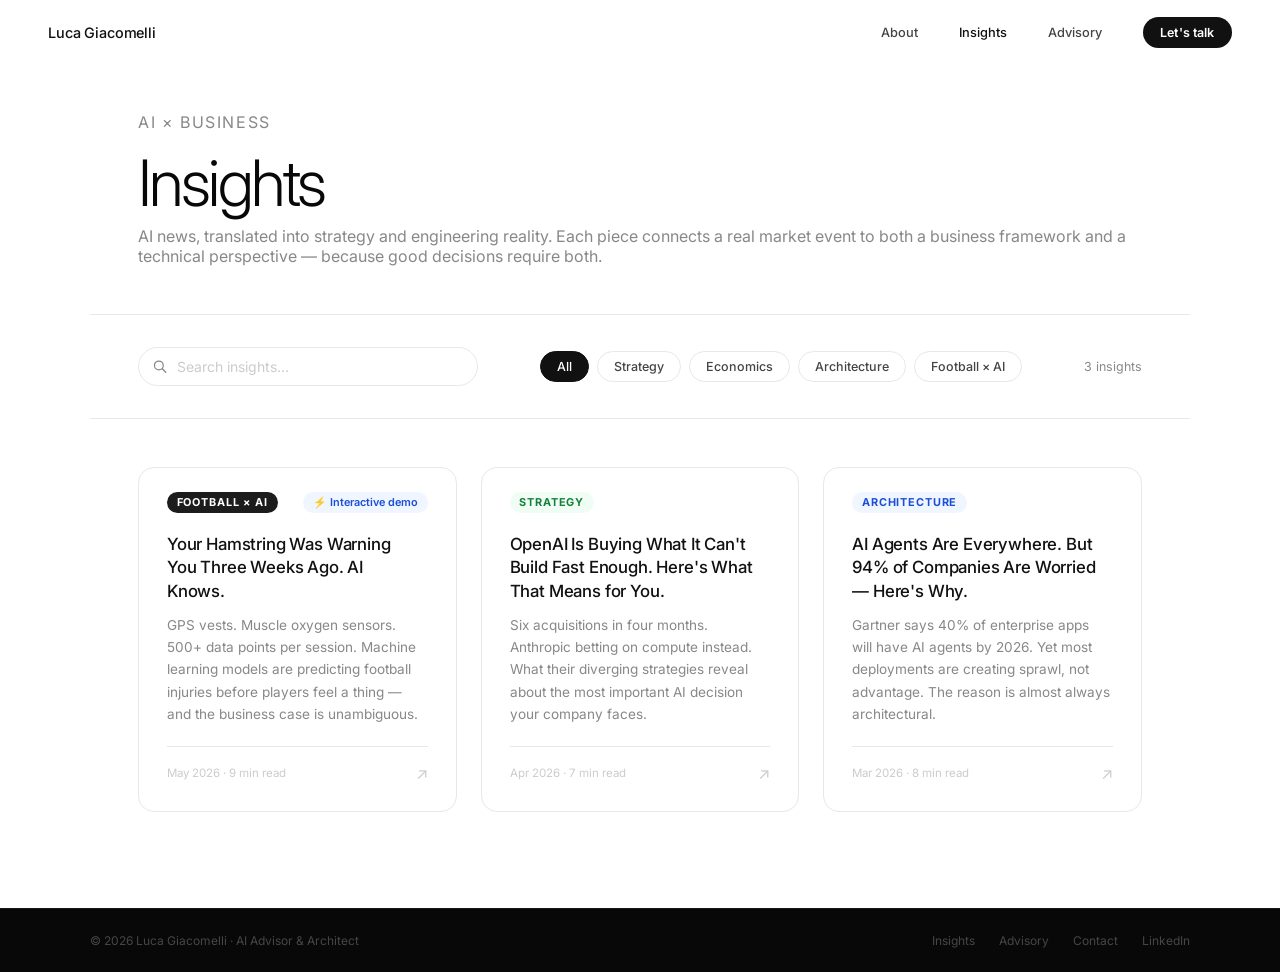
==== insights.html @ 12583cf4 "Initial commit — AI × Business consulting website" ====
<!DOCTYPE html>
<html lang="en">
<head>
  <meta charset="UTF-8" />
  <meta name="viewport" content="width=device-width, initial-scale=1.0" />
  <title>Insights — AI × Business | Luca Giacomelli</title>
  <meta name="description" content="AI and business strategy insights from Luca Giacomelli — AI Advisor & Architect. Connecting AI news to MBA frameworks." />
  <link rel="preconnect" href="https://fonts.googleapis.com" />
  <link rel="preconnect" href="https://fonts.gstatic.com" crossorigin />
  <link href="https://fonts.googleapis.com/css2?family=Inter:ital,wght@0,300;0,400;0,500;0,600;1,300&display=swap" rel="stylesheet" />
  <link rel="stylesheet" href="css/base.css" />
  <link rel="stylesheet" href="css/nav.css" />
  <link rel="stylesheet" href="css/insights-page.css" />
</head>
<body>

  <!-- NAV -->
  <nav id="main-nav" class="scrolled">
    <a href="index.html" class="nav-logo">Luca Giacomelli</a>
    <div class="nav-right" style="opacity:1;">
      <a href="index.html#about">About</a>
      <a href="insights.html" style="color:var(--ink);">Insights</a>
      <a href="index.html#advisory">Advisory</a>
      <a href="index.html#contact" class="nav-cta">Let's talk</a>
    </div>
  </nav>

  <!-- PAGE HEADER -->
  <div class="insights-page-header">
    <p class="section-num">AI × Business</p>
    <h1>Insights</h1>
    <p>AI news, translated into strategy and engineering reality. Each piece connects a real market event to both a business framework and a technical perspective — because good decisions require both.</p>
  </div>

  <!-- CONTROLS -->
  <div class="insights-controls">
    <div class="search-wrap">
      <svg viewBox="0 0 24 24"><circle cx="11" cy="11" r="7"/><line x1="16.5" y1="16.5" x2="22" y2="22"/></svg>
      <input
        type="text"
        class="search-input"
        id="search-input"
        placeholder="Search insights…"
        autocomplete="off"
      />
    </div>
    <div class="filter-pills" id="filter-pills">
      <button class="filter-pill active" data-tag="all">All</button>
      <button class="filter-pill" data-tag="strategy">Strategy</button>
      <button class="filter-pill" data-tag="economics">Economics</button>
      <button class="filter-pill" data-tag="architecture">Architecture</button>
      <button class="filter-pill" data-tag="football">Football × AI</button>
    </div>
    <span class="results-count" id="results-count">3 insights</span>
  </div>

  <!-- GRID -->
  <div class="insights-list">
    <div class="insights-list-grid" id="insights-grid"></div>
  </div>

  <!-- FOOTER -->
  <footer style="background:var(--black);border-top:1px solid rgba(255,255,255,0.06);padding:1.5rem 3rem;">
    <div style="max-width:1100px;margin:0 auto;display:flex;justify-content:space-between;align-items:center;flex-wrap:wrap;gap:1rem;">
      <p style="font-size:0.75rem;color:rgba(255,255,255,0.25);">© 2026 Luca Giacomelli · AI Advisor &amp; Architect</p>
      <div style="display:flex;gap:1.5rem;">
        <a href="insights.html" style="font-size:0.75rem;color:rgba(255,255,255,0.25);text-decoration:none;">Insights</a>
        <a href="index.html#advisory" style="font-size:0.75rem;color:rgba(255,255,255,0.25);text-decoration:none;">Advisory</a>
        <a href="index.html#contact" style="font-size:0.75rem;color:rgba(255,255,255,0.25);text-decoration:none;">Contact</a>
        <a href="https://www.linkedin.com/in/luca-giacomelli-20052a136/" target="_blank" style="font-size:0.75rem;color:rgba(255,255,255,0.25);text-decoration:none;">LinkedIn</a>
      </div>
    </div>
  </footer>

  <script src="data/insights.js"></script>
  <script src="js/subscription.js"></script>
  <script src="js/render-insights.js"></script>
  <script>
    renderInsightsPage('#insights-grid', '#results-count');
    initMiniDemos();

    /* ── NAV SCROLL ── */
    const nav = document.getElementById('main-nav');
    window.addEventListener('scroll', () => {
      nav.classList.toggle('scrolled', window.scrollY > 10);
    }, { passive: true });
  </script>

</body>
</html>
---- css/base.css ----
/* ─────────────────────────────────────────
   BASE — variables, reset, typography,
           keyframes, scroll reveal, buttons
   ───────────────────────────────────────── */

*, *::before, *::after {
  box-sizing: border-box;
  margin: 0;
  padding: 0;
}

:root {
  --black:   #080808;
  --ink:     #111111;
  --mid:     #444444;
  --muted:   #888888;
  --faint:   #CCCCCC;
  --border:  #E8E8E8;
  --bg:      #FFFFFF;
  --bg-soft: #FAFAFA;
  --blue:    #1D4ED8;
}

html {
  scroll-behavior: smooth;
}

body {
  font-family: 'Inter', sans-serif;
  background: var(--bg);
  color: var(--ink);
  -webkit-font-smoothing: antialiased;
  overflow-x: hidden;
}

/* ─── SECTION UTILITY ─────────────────── */

.section-num {
  font-size: 0.7rem;
  font-weight: 600;
  letter-spacing: 0.1em;
  text-transform: uppercase;
  color: var(--faint);
  margin-bottom: 1rem;
}

/* ─── BUTTONS ─────────────────────────── */

.btn-primary {
  background: var(--ink);
  color: #fff;
  padding: 0.85rem 2rem;
  border-radius: 100px;
  font-weight: 500;
  font-size: 0.875rem;
  text-decoration: none;
  letter-spacing: -0.01em;
  transition: opacity 0.2s, transform 0.2s;
  white-space: nowrap;
  display: inline-block;
}
.btn-primary:hover {
  opacity: 0.8;
  transform: translateY(-1px);
}

.btn-ghost {
  font-size: 0.8rem;
  color: var(--muted);
  text-decoration: none;
  display: inline-flex;
  align-items: center;
  gap: 0.35rem;
  transition: color 0.2s;
}
.btn-ghost:hover { color: var(--ink); }
.btn-ghost::after { content: '↓'; font-size: 0.9rem; }

.btn-white {
  background: #fff;
  color: var(--black);
  padding: 0.9rem 2rem;
  border-radius: 100px;
  font-weight: 500;
  font-size: 0.875rem;
  text-decoration: none;
  transition: opacity 0.2s, transform 0.2s;
  display: inline-block;
}
.btn-white:hover {
  opacity: 0.88;
  transform: translateY(-1px);
}

.btn-outline-white {
  border: 1px solid rgba(255,255,255,0.2);
  color: rgba(255,255,255,0.7);
  padding: 0.9rem 2rem;
  border-radius: 100px;
  font-weight: 500;
  font-size: 0.875rem;
  text-decoration: none;
  transition: border-color 0.2s, color 0.2s;
  display: inline-block;
}
.btn-outline-white:hover {
  border-color: rgba(255,255,255,0.5);
  color: #fff;
}

/* ─── SCROLL REVEAL ───────────────────── */

.reveal {
  opacity: 0;
  transform: translateY(28px);
  transition:
    opacity  0.8s cubic-bezier(0.16, 1, 0.3, 1),
    transform 0.8s cubic-bezier(0.16, 1, 0.3, 1);
}
.reveal.visible {
  opacity: 1;
  transform: translateY(0);
}
.reveal-delay-1 { transition-delay: 0.1s; }
.reveal-delay-2 { transition-delay: 0.2s; }
.reveal-delay-3 { transition-delay: 0.3s; }
.reveal-delay-4 { transition-delay: 0.4s; }

/* ─── KEYFRAMES ───────────────────────── */

@keyframes fadeIn {
  to { opacity: 1; }
}

@keyframes slideUp {
  from { opacity: 0; transform: translateY(20px); }
  to   { opacity: 1; transform: translateY(0); }
}

@keyframes lineReveal {
  to { opacity: 1; transform: translateY(0); }
}

@keyframes ticker {
  from { transform: translateX(0); }
  to   { transform: translateX(-50%); }
}

@keyframes scrollPulse {
  0%, 100% { opacity: 0.3; transform: scaleY(1); }
  50%       { opacity: 1;   transform: scaleY(0.6); }
}
---- css/nav.css ----
/* ─────────────────────────────────────────
   NAV — fixed top navigation bar
   ───────────────────────────────────────── */

nav {
  position: fixed;
  top: 0;
  left: 0;
  right: 0;
  z-index: 200;
  padding: 0 3rem;
  height: 64px;
  display: flex;
  align-items: center;
  justify-content: space-between;
  transition: background 0.4s, border-color 0.4s;
}

nav.scrolled {
  background: rgba(255, 255, 255, 0.94);
  backdrop-filter: blur(16px);
  border-bottom: 1px solid var(--border);
}

/* Logo */
.nav-logo {
  font-size: 0.9rem;
  font-weight: 500;
  letter-spacing: -0.01em;
  color: var(--ink);
  text-decoration: none;
  opacity: 0;
  animation: fadeIn 0.6s ease 0.2s forwards;
}

/* Right-side links */
.nav-right {
  display: flex;
  align-items: center;
  gap: 2.5rem;
  opacity: 0;
  animation: fadeIn 0.6s ease 0.3s forwards;
}

.nav-right a {
  font-size: 0.8rem;
  font-weight: 500;
  color: var(--mid);
  text-decoration: none;
  letter-spacing: 0.01em;
  transition: color 0.2s;
}
.nav-right a:hover { color: var(--ink); }

/* CTA pill */
.nav-cta {
  background: var(--ink) !important;
  color: #fff !important;
  padding: 0.5rem 1.1rem;
  border-radius: 100px;
  font-size: 0.78rem !important;
  font-weight: 600 !important;
  transition: opacity 0.2s !important;
}
.nav-cta:hover { opacity: 0.75 !important; }

/* ─── RESPONSIVE ──────────────────────── */

@media (max-width: 900px) {
  nav { padding: 0 1.5rem; }
}

@media (max-width: 600px) {
  .nav-right a:not(.nav-cta) { display: none; }
}
---- css/insights-page.css ----
/* ─────────────────────────────────────────
   INSIGHTS PAGE — listing, search, filters
   ───────────────────────────────────────── */

/* ─── PAGE HEADER ─────────────────────── */

.insights-page-header {
  padding: 7rem 3rem 3rem;
  border-bottom: 1px solid var(--border);
  max-width: 1100px;
  margin: 0 auto;
}

.insights-page-header h1 {
  font-size: clamp(2.5rem, 5vw, 4rem);
  font-weight: 300;
  letter-spacing: -0.04em;
  line-height: 1.1;
  color: var(--black);
  margin-bottom: 0.5rem;
}

.insights-page-header p {
  font-size: 1rem;
  color: var(--muted);
  font-weight: 400;
}

/* ─── CONTROLS BAR ────────────────────── */

.insights-controls {
  max-width: 1100px;
  margin: 0 auto;
  padding: 2rem 3rem;
  display: flex;
  align-items: center;
  justify-content: space-between;
  gap: 1.5rem;
  flex-wrap: wrap;
  border-bottom: 1px solid var(--border);
}

/* Search input */
.search-wrap {
  position: relative;
  flex: 1;
  max-width: 340px;
  min-width: 200px;
}

.search-wrap svg {
  position: absolute;
  left: 0.85rem;
  top: 50%;
  transform: translateY(-50%);
  width: 15px;
  height: 15px;
  stroke: var(--muted);
  fill: none;
  stroke-width: 2;
  stroke-linecap: round;
  pointer-events: none;
}

.search-input {
  width: 100%;
  padding: 0.6rem 0.85rem 0.6rem 2.35rem;
  font-size: 0.875rem;
  font-family: 'Inter', sans-serif;
  border: 1px solid var(--border);
  border-radius: 100px;
  background: var(--bg);
  color: var(--ink);
  outline: none;
  transition: border-color 0.2s, box-shadow 0.2s;
}
.search-input::placeholder { color: var(--faint); }
.search-input:focus {
  border-color: var(--ink);
  box-shadow: 0 0 0 3px rgba(17,17,17,0.06);
}

/* Filter pills */
.filter-pills {
  display: flex;
  gap: 0.5rem;
  flex-wrap: wrap;
}

.filter-pill {
  padding: 0.45rem 1rem;
  border-radius: 100px;
  border: 1px solid var(--border);
  background: var(--bg);
  font-size: 0.78rem;
  font-weight: 500;
  color: var(--mid);
  cursor: pointer;
  transition: background 0.15s, border-color 0.15s, color 0.15s;
  font-family: 'Inter', sans-serif;
}
.filter-pill:hover {
  border-color: var(--ink);
  color: var(--ink);
}
.filter-pill.active {
  background: var(--ink);
  border-color: var(--ink);
  color: #fff;
}

/* Results count */
.results-count {
  font-size: 0.78rem;
  color: var(--muted);
  white-space: nowrap;
}

/* ─── GRID ────────────────────────────── */

.insights-list {
  max-width: 1100px;
  margin: 0 auto;
  padding: 3rem 3rem 6rem;
}

.insights-list-grid {
  display: grid;
  grid-template-columns: repeat(3, 1fr);
  gap: 1.5rem;
}

/* Empty state */
.empty-state {
  grid-column: 1 / -1;
  text-align: center;
  padding: 5rem 0;
}
.empty-state p {
  font-size: 1rem;
  color: var(--muted);
}
.empty-state span {
  display: block;
  font-size: 2rem;
  margin-bottom: 1rem;
}

/* ─── CARD ────────────────────────────── */

.insight-list-card {
  border: 1px solid var(--border);
  border-radius: 16px;
  overflow: hidden;
  background: var(--bg);
  display: flex;
  flex-direction: column;
  text-decoration: none;
  transition: transform 0.3s cubic-bezier(0.16,1,0.3,1), box-shadow 0.3s;
  position: relative;
}
.insight-list-card:hover {
  transform: translateY(-4px);
  box-shadow: 0 20px 60px rgba(0,0,0,0.07);
}

.card-top-bar {
  padding: 1.5rem 1.75rem 0;
  display: flex;
  align-items: center;
  justify-content: space-between;
}

.card-content {
  padding: 1.25rem 1.75rem 1.75rem;
  flex: 1;
  display: flex;
  flex-direction: column;
}

.card-content h2 {
  font-size: 1.05rem;
  font-weight: 500;
  color: var(--ink);
  line-height: 1.4;
  letter-spacing: -0.01em;
  margin-bottom: 0.65rem;
  padding-right: 1rem;
}

.card-content p {
  font-size: 0.85rem;
  color: var(--muted);
  line-height: 1.65;
  flex: 1;
  margin-bottom: 1.25rem;
}

.card-footer {
  display: flex;
  align-items: center;
  justify-content: space-between;
  padding-top: 1rem;
  border-top: 1px solid var(--border);
  margin-top: auto;
}

.card-meta-text {
  font-size: 0.72rem;
  color: var(--faint);
}

.card-arrow {
  font-size: 1rem;
  color: var(--faint);
  transition: color 0.2s, transform 0.2s;
}
.insight-list-card:hover .card-arrow {
  color: var(--blue);
  transform: translate(3px, -3px);
}

/* Tag reuse */
.insight-tag {
  font-size: 0.68rem;
  font-weight: 700;
  letter-spacing: 0.08em;
  text-transform: uppercase;
  padding: 0.22rem 0.6rem;
  border-radius: 100px;
  display: inline-block;
}
.tag-strategy     { background: #F0FDF4; color: #15803D; }
.tag-economics    { background: #FFF7ED; color: #C2410C; }
.tag-architecture { background: #EFF6FF; color: #1D4ED8; }
.tag-football     { background: #1C1C1C; color: #FFFFFF; }

.demo-pill {
  display: inline-flex;
  align-items: center;
  gap: 0.3rem;
  background: #EFF6FF;
  color: #1D4ED8;
  font-size: 0.68rem;
  font-weight: 600;
  padding: 0.22rem 0.6rem;
  border-radius: 100px;
}

/* ─── MINI DEMO (economics card) ─────── */

.mini-demo {
  background: var(--bg-soft);
  border-top: 1px solid var(--border);
  padding: 1.25rem 1.75rem;
  /* Stop card link from capturing inner interactions */
}

.mini-demo-label {
  font-size: 0.65rem;
  font-weight: 700;
  letter-spacing: 0.1em;
  text-transform: uppercase;
  color: var(--muted);
  margin-bottom: 0.85rem;
}

.mini-demo-row {
  display: flex;
  align-items: center;
  gap: 0.6rem;
  margin-bottom: 0.65rem;
}

.mini-demo-row label {
  font-size: 0.72rem;
  color: var(--mid);
  min-width: 90px;
  font-weight: 500;
}

.mini-demo-row input[type="range"] {
  flex: 1;
  accent-color: var(--ink);
  height: 3px;
}

.mini-demo-row select {
  flex: 1;
  font-size: 0.72rem;
  font-family: 'Inter', sans-serif;
  border: 1px solid var(--border);
  border-radius: 6px;
  padding: 0.3rem 0.5rem;
  background: var(--bg);
  color: var(--ink);
  outline: none;
}

.mini-demo-row .mini-val {
  font-size: 0.72rem;
  font-weight: 600;
  color: var(--ink);
  min-width: 38px;
  text-align: right;
}

.mini-result {
  display: flex;
  align-items: baseline;
  gap: 0.5rem;
  margin-top: 0.5rem;
  padding-top: 0.75rem;
  border-top: 1px solid var(--border);
}

.mini-result-label {
  font-size: 0.72rem;
  color: var(--muted);
}

.mini-result-value {
  font-size: 1.5rem;
  font-weight: 300;
  letter-spacing: -0.03em;
  color: var(--ink);
  line-height: 1;
}

.mini-result-note {
  font-size: 0.68rem;
  color: var(--faint);
  margin-left: auto;
}

/* ─── RESPONSIVE ──────────────────────── */

@media (max-width: 900px) {
  .insights-page-header { padding: 7rem 1.5rem 2.5rem; }
  .insights-controls    { padding: 1.5rem; flex-direction: column; align-items: flex-start; }
  .search-wrap          { max-width: 100%; width: 100%; }
  .insights-list        { padding: 2rem 1.5rem 4rem; }
  .insights-list-grid   { grid-template-columns: 1fr 1fr; }
}

@media (max-width: 600px) {
  .insights-list-grid { grid-template-columns: 1fr; }
}
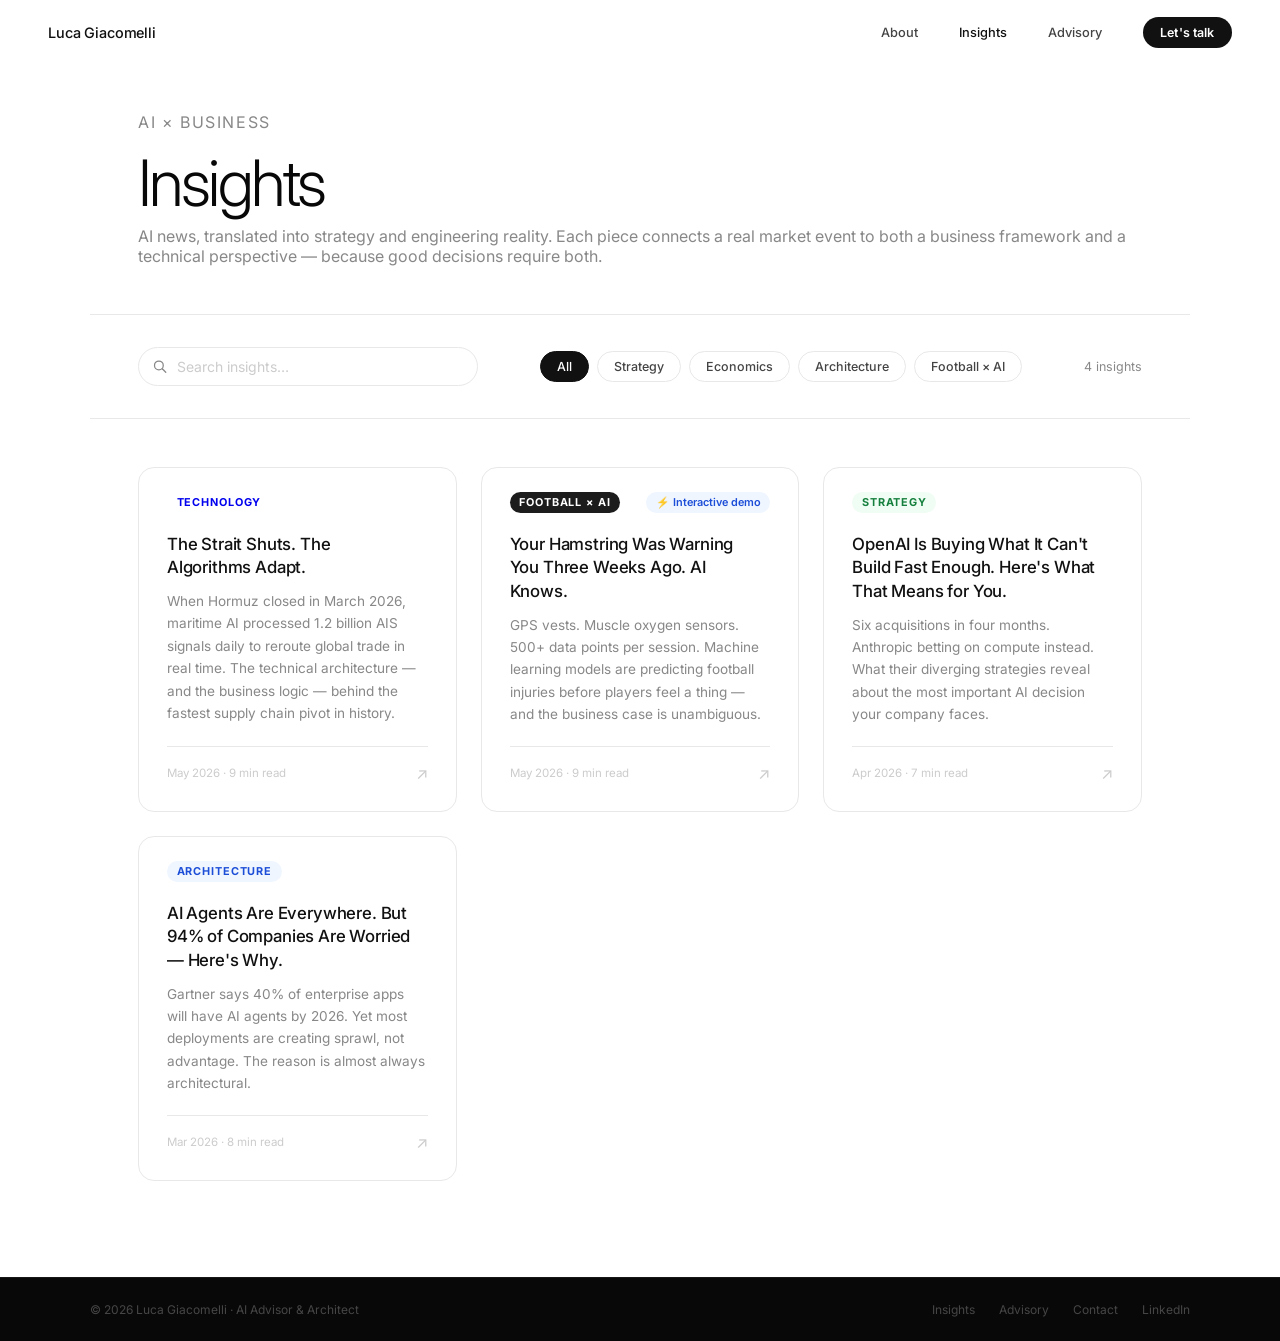
==== commit 098be4e1: "improve SEO" ====
--- a/insights.html
+++ b/insights.html
@@ -5,12 +5,38 @@
   <meta name="viewport" content="width=device-width, initial-scale=1.0" />
   <title>Insights — AI × Business | Luca Giacomelli</title>
   <meta name="description" content="AI and business strategy insights from Luca Giacomelli — AI Advisor & Architect. Connecting AI news to MBA frameworks." />
+  <meta name="author" content="Luca Giacomelli" />
+  <meta name="keywords" content="AI insights, AI strategy, AI business, LLM economics, AI architecture, enterprise AI, AI advisor, machine learning, Oxford AI" />
+  <meta name="robots" content="index, follow" />
+
+  <!-- Canonical -->
+  <link rel="canonical" href="https://lucagiacomelli.github.io/insights.html" />
+
+  <!-- Open Graph -->
+  <meta property="og:type" content="website" />
+  <meta property="og:url" content="https://lucagiacomelli.github.io/insights.html" />
+  <meta property="og:site_name" content="Luca Giacomelli" />
+  <meta property="og:title" content="Insights — AI × Business | Luca Giacomelli" />
+  <meta property="og:description" content="AI and business strategy insights from Luca Giacomelli — AI Advisor & Architect. Connecting AI news to MBA frameworks." />
+  <!-- <meta property="og:image" content="https://lucagiacomelli.github.io/og-image.jpg" /> -->
+
+  <!-- Twitter Card -->
+  <meta name="twitter:card" content="summary_large_image" />
+  <meta name="twitter:title" content="Insights — AI × Business | Luca Giacomelli" />
+  <meta name="twitter:description" content="AI and business strategy insights from Luca Giacomelli — AI Advisor & Architect. Connecting AI news to MBA frameworks." />
+  <!-- <meta name="twitter:image" content="https://lucagiacomelli.github.io/og-image.jpg" /> -->
+
   <link rel="preconnect" href="https://fonts.googleapis.com" />
   <link rel="preconnect" href="https://fonts.gstatic.com" crossorigin />
   <link href="https://fonts.googleapis.com/css2?family=Inter:ital,wght@0,300;0,400;0,500;0,600;1,300&display=swap" rel="stylesheet" />
   <link rel="stylesheet" href="css/base.css" />
   <link rel="stylesheet" href="css/nav.css" />
   <link rel="stylesheet" href="css/insights-page.css" />
+  <script src="js/analytics.js"></script>
+  <!-- Favicon -->
+  <link rel="icon" type="image/svg+xml" href="favicon.svg" />
+  <link rel="icon" type="image/x-icon" href="favicon.ico" />
+  <link rel="apple-touch-icon" href="apple-touch-icon.png" />
 </head>
 <body>
 
